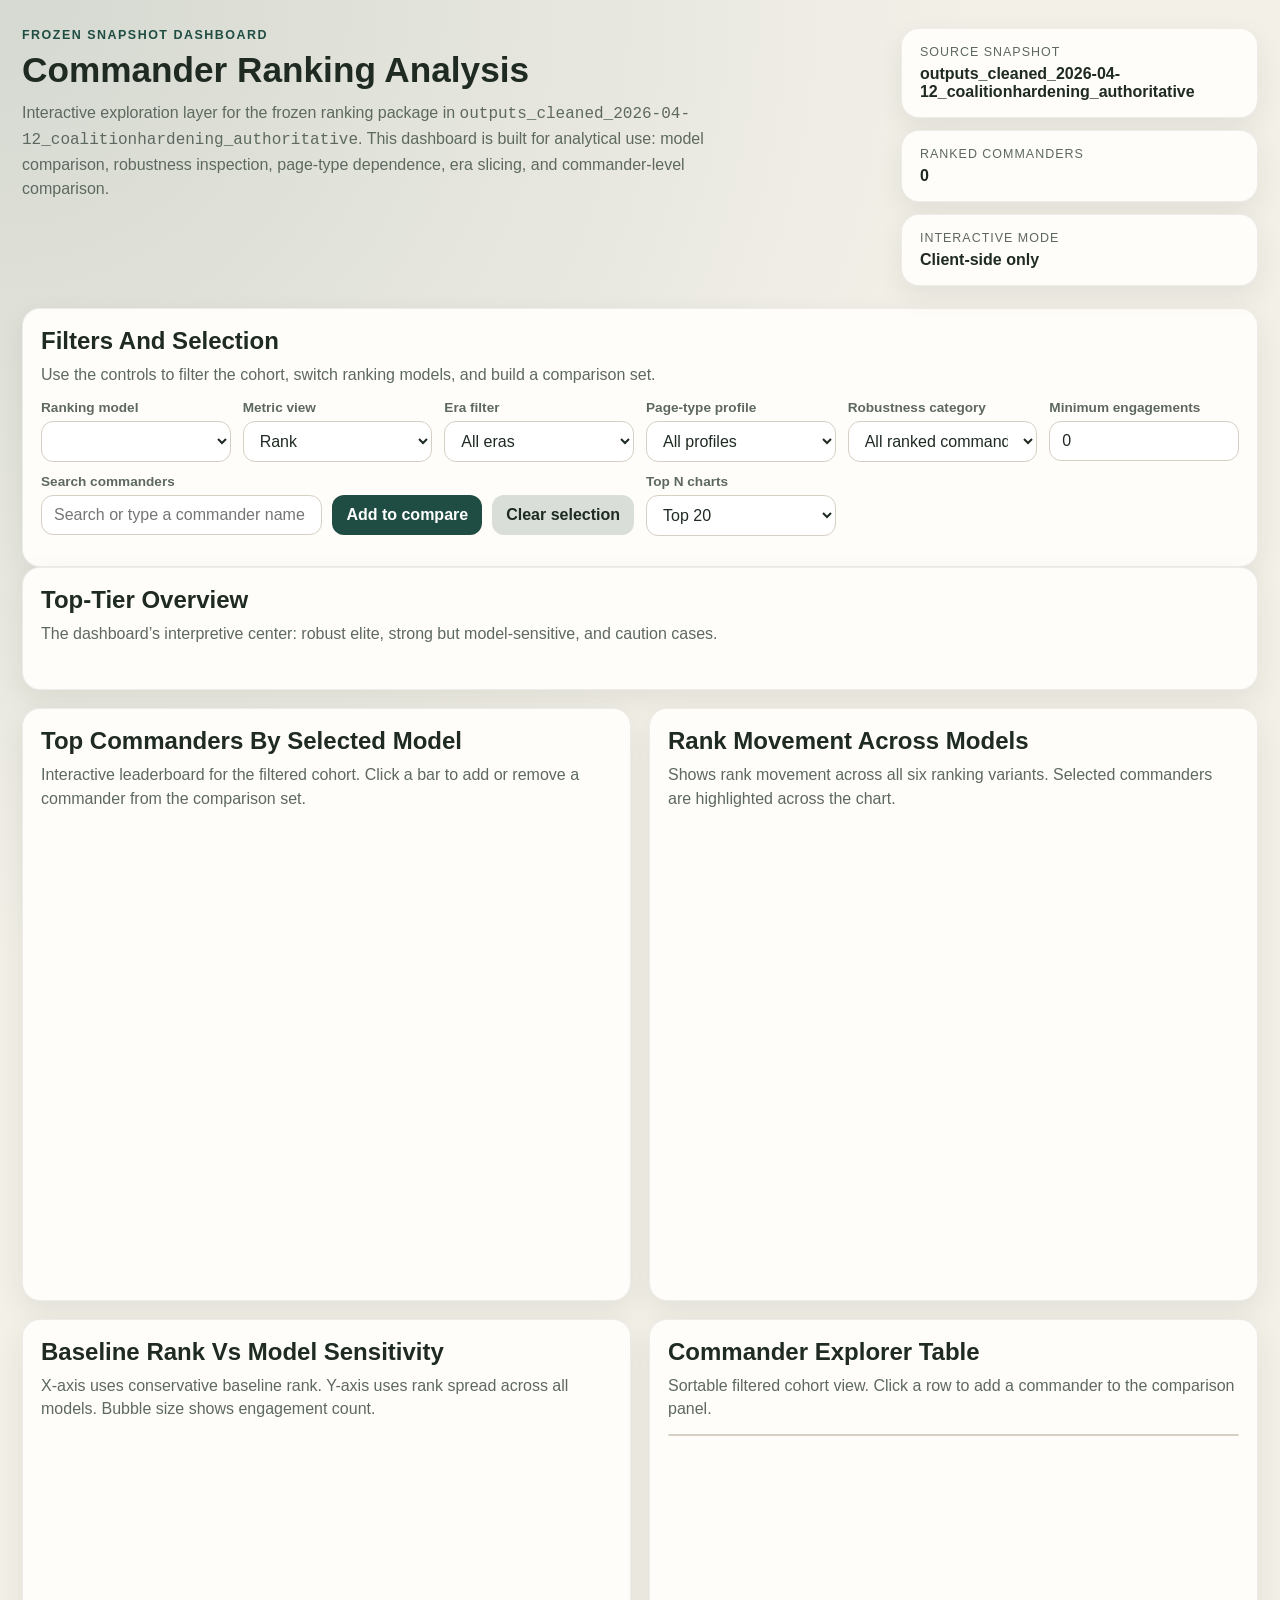
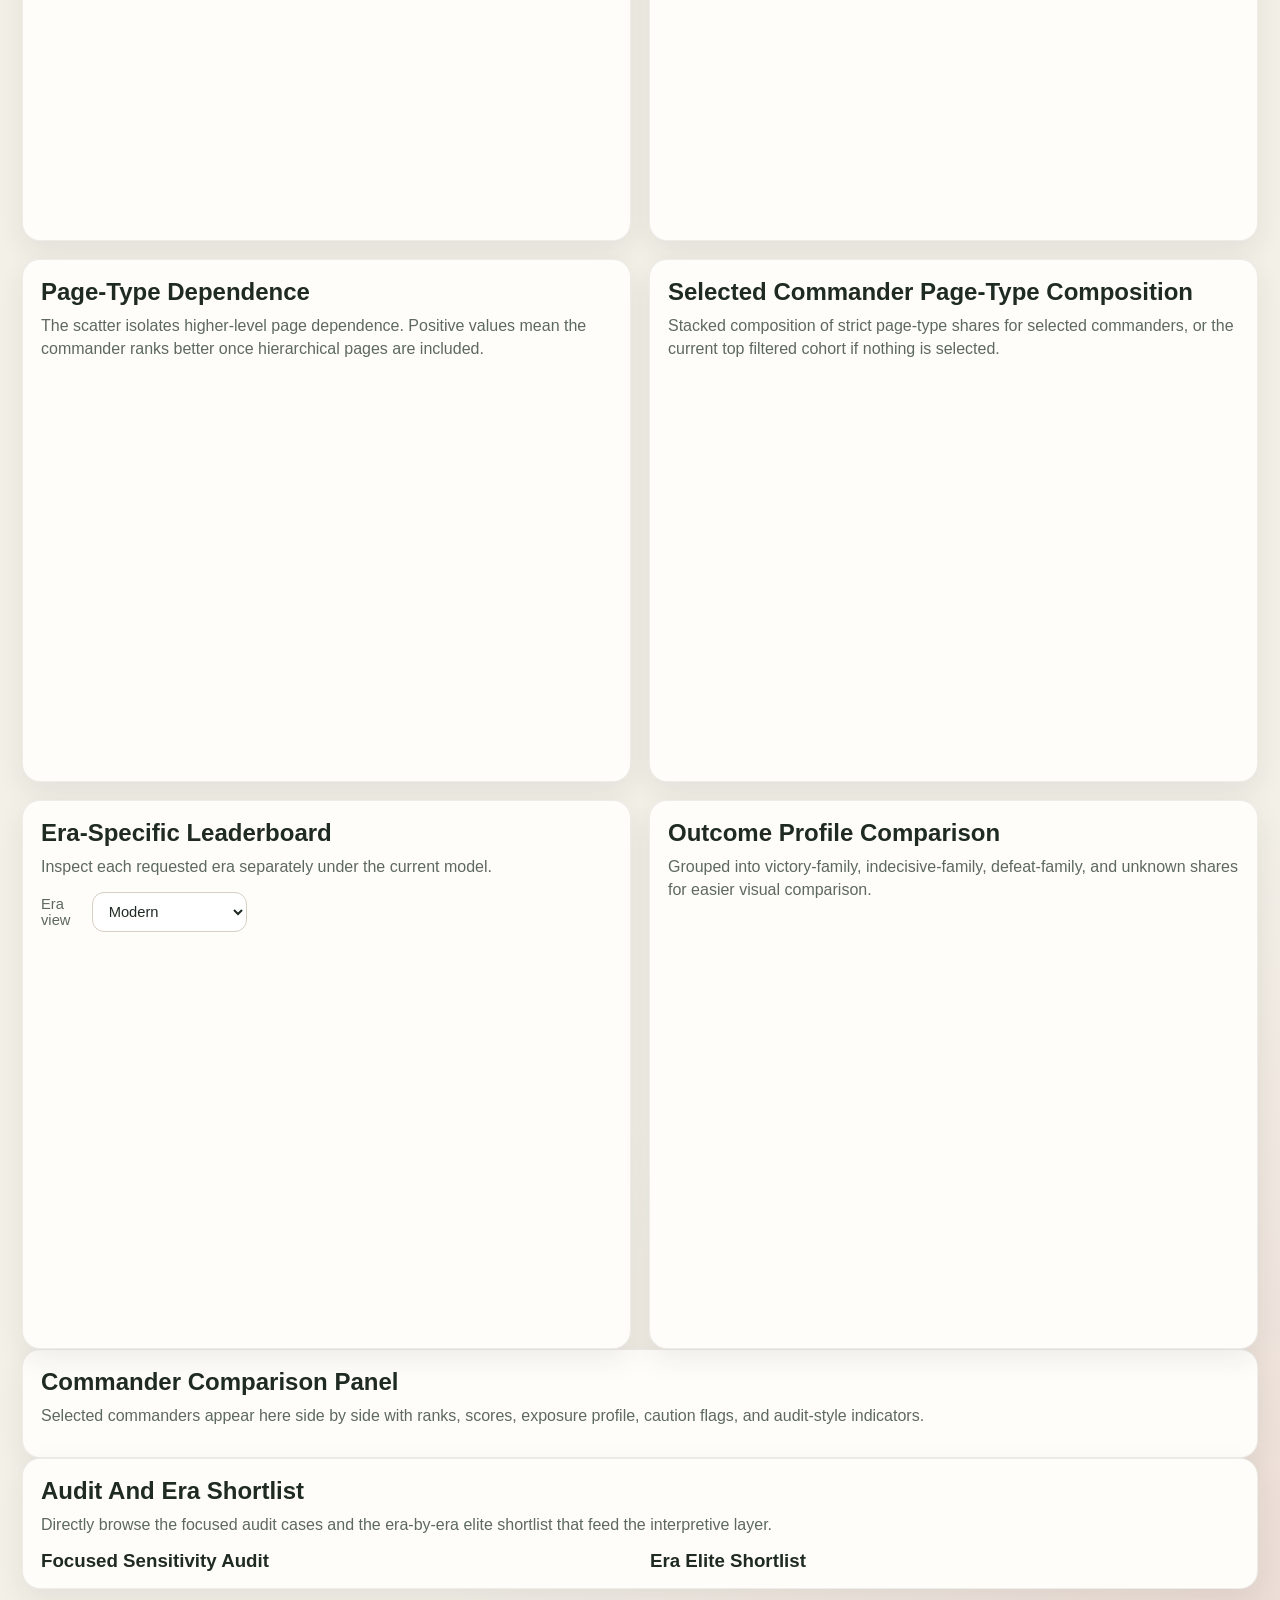
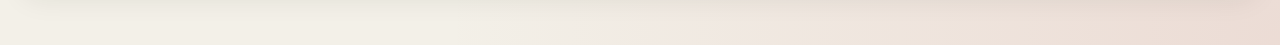
==== docs/index.html @ d0b7faf7 "Publish dashboard and improve repo presentation" ====
<!DOCTYPE html>
<html lang="en">
<head>
  <meta charset="UTF-8">
  <meta name="viewport" content="width=device-width, initial-scale=1.0">
  <title>Commander Ranking Analysis Dashboard</title>
  <link rel="stylesheet" href="./styles.css">
</head>
<body>
  <div class="app-shell">
    <header class="hero">
      <div>
        <p class="eyebrow">Frozen Snapshot Dashboard</p>
        <h1>Commander Ranking Analysis</h1>
        <p class="hero-copy">
          Interactive exploration layer for the frozen ranking package in <code>outputs_cleaned_2026-04-12_coalitionhardening_authoritative</code>.
          This dashboard is built for analytical use: model comparison, robustness inspection, page-type dependence, era slicing, and commander-level comparison.
        </p>
      </div>
      <div class="hero-meta">
        <div class="hero-meta-card">
          <span class="meta-label">Source snapshot</span>
          <strong id="snapshot-label">outputs_cleaned_2026-04-12_coalitionhardening_authoritative</strong>
        </div>
        <div class="hero-meta-card">
          <span class="meta-label">Ranked commanders</span>
          <strong id="commander-count">0</strong>
        </div>
        <div class="hero-meta-card">
          <span class="meta-label">Interactive mode</span>
          <strong>Client-side only</strong>
        </div>
      </div>
    </header>

    <section class="panel controls-panel">
      <div class="panel-header">
        <h2>Filters And Selection</h2>
        <p>Use the controls to filter the cohort, switch ranking models, and build a comparison set.</p>
      </div>
      <div class="controls-grid">
        <label class="control">
          <span>Ranking model</span>
          <select id="model-select"></select>
        </label>
        <label class="control">
          <span>Metric view</span>
          <select id="metric-select">
            <option value="rank">Rank</option>
            <option value="score">Normalized score</option>
          </select>
        </label>
        <label class="control">
          <span>Era filter</span>
          <select id="era-filter">
            <option value="all">All eras</option>
            <option value="ancient">Ancient</option>
            <option value="medieval">Medieval</option>
            <option value="early_modern">Early modern</option>
            <option value="modern">Modern</option>
            <option value="contemporary">Contemporary</option>
          </select>
        </label>
        <label class="control">
          <span>Page-type profile</span>
          <select id="page-type-filter">
            <option value="all">All profiles</option>
            <option value="battle_dominant">Battle dominant</option>
            <option value="mixed_profile">Mixed profile</option>
            <option value="war_campaign_heavy">War/campaign heavy</option>
            <option value="operation_heavy">Operation heavy</option>
          </select>
        </label>
        <label class="control">
          <span>Robustness category</span>
          <select id="robustness-filter">
            <option value="all">All ranked commanders</option>
            <option value="robust_elite">Robust elite</option>
            <option value="strong_but_model_sensitive">Strong but model-sensitive</option>
            <option value="caution_likely_artifact">Caution / likely artifact</option>
            <option value="other_ranked">Other ranked</option>
          </select>
        </label>
        <label class="control">
          <span>Minimum engagements</span>
          <input id="min-engagements-input" type="number" min="0" step="1" value="0">
        </label>
        <label class="control control-wide">
          <span>Search commanders</span>
          <div class="search-row">
            <input id="search-input" type="text" list="commander-search-list" placeholder="Search or type a commander name">
            <button id="add-commander-button" type="button">Add to compare</button>
            <button id="clear-selection-button" type="button" class="secondary-button">Clear selection</button>
          </div>
          <datalist id="commander-search-list"></datalist>
        </label>
        <label class="control">
          <span>Top N charts</span>
          <select id="top-n-select">
            <option value="10">Top 10</option>
            <option value="15">Top 15</option>
            <option value="20" selected>Top 20</option>
            <option value="25">Top 25</option>
            <option value="50">Top 50</option>
          </select>
        </label>
      </div>
      <div id="selected-commander-chips" class="selected-chips"></div>
    </section>

    <section class="panel overview-panel">
      <div class="panel-header">
        <h2>Top-Tier Overview</h2>
        <p>The dashboard’s interpretive center: robust elite, strong but model-sensitive, and caution cases.</p>
      </div>
      <div id="overview-cards" class="overview-cards"></div>
      <div id="top-tier-columns" class="top-tier-columns"></div>
    </section>

    <section class="dashboard-grid">
      <section class="panel">
        <div class="panel-header">
          <h2>Top Commanders By Selected Model</h2>
          <p>Interactive leaderboard for the filtered cohort. Click a bar to add or remove a commander from the comparison set.</p>
        </div>
        <div id="leaderboard-chart" class="chart large-chart"></div>
      </section>

      <section class="panel">
        <div class="panel-header">
          <h2>Rank Movement Across Models</h2>
          <p>Shows rank movement across all six ranking variants. Selected commanders are highlighted across the chart.</p>
        </div>
        <div id="movement-chart" class="chart large-chart"></div>
      </section>

      <section class="panel">
        <div class="panel-header">
          <h2>Baseline Rank Vs Model Sensitivity</h2>
          <p>X-axis uses conservative baseline rank. Y-axis uses rank spread across all models. Bubble size shows engagement count.</p>
        </div>
        <div id="sensitivity-chart" class="chart medium-chart"></div>
      </section>

      <section class="panel">
        <div class="panel-header">
          <h2>Commander Explorer Table</h2>
          <p>Sortable filtered cohort view. Click a row to add a commander to the comparison panel.</p>
        </div>
        <div class="table-shell">
          <table id="explorer-table">
            <thead></thead>
            <tbody></tbody>
          </table>
        </div>
      </section>

      <section class="panel">
        <div class="panel-header">
          <h2>Page-Type Dependence</h2>
          <p>The scatter isolates higher-level page dependence. Positive values mean the commander ranks better once hierarchical pages are included.</p>
        </div>
        <div id="page-dependence-chart" class="chart medium-chart"></div>
      </section>

      <section class="panel">
        <div class="panel-header">
          <h2>Selected Commander Page-Type Composition</h2>
          <p>Stacked composition of strict page-type shares for selected commanders, or the current top filtered cohort if nothing is selected.</p>
        </div>
        <div id="page-composition-chart" class="chart medium-chart"></div>
      </section>

      <section class="panel">
        <div class="panel-header">
          <h2>Era-Specific Leaderboard</h2>
          <p>Inspect each requested era separately under the current model.</p>
        </div>
        <div class="inline-controls">
          <label>
            <span>Era view</span>
            <select id="era-view-select">
              <option value="ancient">Ancient</option>
              <option value="medieval">Medieval</option>
              <option value="early_modern">Early modern</option>
              <option value="modern" selected>Modern</option>
              <option value="contemporary">Contemporary</option>
            </select>
          </label>
        </div>
        <div id="era-chart" class="chart medium-chart"></div>
      </section>

      <section class="panel">
        <div class="panel-header">
          <h2>Outcome Profile Comparison</h2>
          <p>Grouped into victory-family, indecisive-family, defeat-family, and unknown shares for easier visual comparison.</p>
        </div>
        <div id="outcome-chart" class="chart medium-chart"></div>
      </section>
    </section>

    <section class="panel">
      <div class="panel-header">
        <h2>Commander Comparison Panel</h2>
        <p>Selected commanders appear here side by side with ranks, scores, exposure profile, caution flags, and audit-style indicators.</p>
      </div>
      <div id="comparison-cards" class="comparison-cards"></div>
    </section>

    <section class="panel footer-panel">
      <div class="panel-header">
        <h2>Audit And Era Shortlist</h2>
        <p>Directly browse the focused audit cases and the era-by-era elite shortlist that feed the interpretive layer.</p>
      </div>
      <div class="footer-grid">
        <div>
          <h3>Focused Sensitivity Audit</h3>
          <ul id="audit-list" class="plain-list"></ul>
        </div>
        <div>
          <h3>Era Elite Shortlist</h3>
          <ul id="era-shortlist-list" class="plain-list"></ul>
        </div>
      </div>
    </section>
  </div>

  <script src="./plotly.min.js"></script>
  <script src="./dashboard_data.js"></script>
  <script src="./app.js"></script>
</body>
</html>
---- docs/styles.css ----
:root {
  --bg: #f3f0e8;
  --panel: #fffdfa;
  --panel-strong: #f7f4eb;
  --text: #1e2a22;
  --muted: #5d695f;
  --line: #d6d0c4;
  --accent: #204d43;
  --accent-soft: #d8ece5;
  --robust: #227c5d;
  --strong: #c77d22;
  --caution: #b74a4a;
  --other: #6f7a72;
  --battle: #2f6db3;
  --operation: #5b8c5a;
  --campaign: #b27c2f;
  --war: #894d9c;
  --victory: #2e8f63;
  --indecisive: #b88b2b;
  --defeat: #b74646;
  --unknown: #7b8480;
  --shadow: 0 10px 28px rgba(26, 32, 28, 0.08);
  --radius: 18px;
  --mono: "IBM Plex Mono", "SFMono-Regular", Consolas, monospace;
  --sans: "Segoe UI", "Aptos", "Helvetica Neue", Arial, sans-serif;
}

* {
  box-sizing: border-box;
}

body {
  margin: 0;
  background:
    radial-gradient(circle at top left, rgba(32, 77, 67, 0.14), transparent 28%),
    radial-gradient(circle at bottom right, rgba(183, 74, 74, 0.12), transparent 24%),
    var(--bg);
  color: var(--text);
  font-family: var(--sans);
}

.app-shell {
  max-width: 1640px;
  margin: 0 auto;
  padding: 28px 22px 56px;
}

.hero {
  display: grid;
  grid-template-columns: 2.4fr 1fr;
  gap: 22px;
  align-items: stretch;
  margin-bottom: 22px;
}

.eyebrow {
  margin: 0 0 10px;
  text-transform: uppercase;
  letter-spacing: 0.12em;
  font-size: 0.78rem;
  color: var(--accent);
  font-weight: 700;
}

h1, h2, h3 {
  margin: 0;
}

h1 {
  font-size: 2.2rem;
  line-height: 1.05;
  margin-bottom: 12px;
}

.hero-copy {
  margin: 0;
  max-width: 78ch;
  color: var(--muted);
  line-height: 1.55;
}

.hero-meta {
  display: grid;
  grid-template-columns: repeat(1, minmax(0, 1fr));
  gap: 12px;
}

.hero-meta-card,
.panel {
  background: var(--panel);
  border: 1px solid rgba(31, 43, 35, 0.08);
  box-shadow: var(--shadow);
  border-radius: var(--radius);
}

.hero-meta-card {
  padding: 16px 18px;
}

.meta-label {
  display: block;
  font-size: 0.78rem;
  text-transform: uppercase;
  letter-spacing: 0.08em;
  color: var(--muted);
  margin-bottom: 6px;
}

.panel {
  padding: 18px 18px 16px;
}

.panel-header {
  margin-bottom: 14px;
}

.panel-header p {
  margin: 8px 0 0;
  color: var(--muted);
  line-height: 1.45;
}

.controls-grid {
  display: grid;
  grid-template-columns: repeat(6, minmax(0, 1fr));
  gap: 12px;
}

.control {
  display: flex;
  flex-direction: column;
  gap: 6px;
}

.control-wide {
  grid-column: span 3;
}

.control span {
  font-size: 0.85rem;
  color: var(--muted);
  font-weight: 600;
}

input,
select,
button {
  font: inherit;
}

input,
select {
  width: 100%;
  border: 1px solid var(--line);
  border-radius: 12px;
  background: #fff;
  padding: 10px 12px;
  color: var(--text);
}

button {
  border: none;
  border-radius: 12px;
  background: var(--accent);
  color: white;
  padding: 10px 14px;
  cursor: pointer;
  font-weight: 700;
}

button.secondary-button {
  background: #d9ded9;
  color: var(--text);
}

button:hover {
  opacity: 0.92;
}

.search-row {
  display: grid;
  grid-template-columns: minmax(0, 1fr) auto auto;
  gap: 10px;
}

.selected-chips {
  display: flex;
  flex-wrap: wrap;
  gap: 8px;
  margin-top: 14px;
}

.chip {
  display: inline-flex;
  align-items: center;
  gap: 8px;
  border-radius: 999px;
  background: var(--panel-strong);
  border: 1px solid var(--line);
  padding: 7px 12px;
  font-size: 0.9rem;
}

.chip button {
  padding: 0;
  background: transparent;
  color: var(--muted);
  font-size: 1rem;
}

.overview-cards {
  display: grid;
  grid-template-columns: repeat(4, minmax(0, 1fr));
  gap: 12px;
  margin-bottom: 14px;
}

.metric-card {
  background: var(--panel-strong);
  border: 1px solid var(--line);
  border-radius: 16px;
  padding: 14px 16px;
}

.metric-card .metric-label {
  font-size: 0.78rem;
  text-transform: uppercase;
  letter-spacing: 0.08em;
  color: var(--muted);
}

.metric-card .metric-value {
  display: block;
  margin-top: 6px;
  font-size: 1.65rem;
  font-weight: 800;
}

.metric-card .metric-detail {
  margin-top: 4px;
  color: var(--muted);
  font-size: 0.92rem;
}

.top-tier-columns {
  display: grid;
  grid-template-columns: repeat(3, minmax(0, 1fr));
  gap: 12px;
}

.tier-column {
  border: 1px solid var(--line);
  background: var(--panel-strong);
  border-radius: 16px;
  padding: 14px 16px;
}

.tier-column.robust {
  border-top: 4px solid var(--robust);
}

.tier-column.strong {
  border-top: 4px solid var(--strong);
}

.tier-column.caution {
  border-top: 4px solid var(--caution);
}

.tier-column h3 {
  margin-bottom: 8px;
}

.tier-column p {
  margin: 0 0 10px;
  color: var(--muted);
  line-height: 1.45;
}

.tier-list {
  display: flex;
  flex-wrap: wrap;
  gap: 8px;
}

.tier-pill {
  display: inline-flex;
  align-items: center;
  border-radius: 999px;
  padding: 6px 10px;
  font-size: 0.86rem;
  background: white;
  border: 1px solid var(--line);
  cursor: pointer;
}

.dashboard-grid {
  display: grid;
  grid-template-columns: repeat(2, minmax(0, 1fr));
  gap: 18px;
  margin-top: 18px;
}

.chart {
  min-height: 360px;
}

.large-chart {
  min-height: 460px;
}

.medium-chart {
  min-height: 390px;
}

.inline-controls {
  margin-bottom: 10px;
}

.inline-controls label {
  display: inline-flex;
  align-items: center;
  gap: 10px;
  font-size: 0.92rem;
  color: var(--muted);
}

.comparison-cards {
  display: grid;
  grid-template-columns: repeat(auto-fit, minmax(280px, 1fr));
  gap: 14px;
}

.comparison-card {
  border: 1px solid var(--line);
  border-radius: 16px;
  background: var(--panel-strong);
  padding: 14px 16px;
}

.comparison-card h3 {
  margin-bottom: 4px;
}

.comparison-meta {
  font-size: 0.9rem;
  color: var(--muted);
  margin-bottom: 12px;
}

.comparison-grid {
  display: grid;
  grid-template-columns: repeat(2, minmax(0, 1fr));
  gap: 8px 10px;
  margin-bottom: 12px;
}

.comparison-grid div {
  background: white;
  border: 1px solid var(--line);
  border-radius: 12px;
  padding: 8px 10px;
}

.comparison-grid span {
  display: block;
  font-size: 0.74rem;
  color: var(--muted);
  text-transform: uppercase;
  letter-spacing: 0.06em;
}

.comparison-grid strong {
  display: block;
  margin-top: 3px;
}

.model-rank-list {
  width: 100%;
  border-collapse: collapse;
  margin-top: 10px;
}

.model-rank-list td,
.model-rank-list th {
  padding: 6px 4px;
  border-bottom: 1px solid rgba(0, 0, 0, 0.06);
  text-align: left;
}

.model-rank-list td:last-child,
.model-rank-list th:last-child {
  text-align: right;
}

.flag-list {
  display: flex;
  flex-wrap: wrap;
  gap: 6px;
  margin-top: 10px;
}

.flag {
  border-radius: 999px;
  border: 1px solid var(--line);
  background: white;
  padding: 5px 8px;
  font-size: 0.8rem;
}

.table-shell {
  overflow: auto;
  max-height: 460px;
  border: 1px solid var(--line);
  border-radius: 14px;
}

table {
  width: 100%;
  border-collapse: collapse;
}

thead {
  position: sticky;
  top: 0;
  background: #f8f4ed;
  z-index: 1;
}

th,
td {
  padding: 10px 12px;
  border-bottom: 1px solid rgba(0, 0, 0, 0.05);
  text-align: left;
  font-size: 0.92rem;
}

tbody tr {
  cursor: pointer;
}

tbody tr:hover {
  background: rgba(32, 77, 67, 0.06);
}

tbody tr.selected-row {
  background: rgba(32, 77, 67, 0.12);
}

.footer-grid {
  display: grid;
  grid-template-columns: repeat(2, minmax(0, 1fr));
  gap: 20px;
}

.plain-list {
  margin: 0;
  padding-left: 18px;
}

.plain-list li {
  margin-bottom: 10px;
  line-height: 1.45;
}

code,
.mono {
  font-family: var(--mono);
}

.muted {
  color: var(--muted);
}

@media (max-width: 1240px) {
  .hero,
  .dashboard-grid,
  .footer-grid,
  .top-tier-columns,
  .overview-cards {
    grid-template-columns: 1fr;
  }

  .controls-grid {
    grid-template-columns: repeat(2, minmax(0, 1fr));
  }

  .control-wide {
    grid-column: span 2;
  }
}

@media (max-width: 760px) {
  .app-shell {
    padding: 18px 14px 40px;
  }

  .controls-grid,
  .search-row {
    grid-template-columns: 1fr;
  }

  .control-wide {
    grid-column: span 1;
  }
}
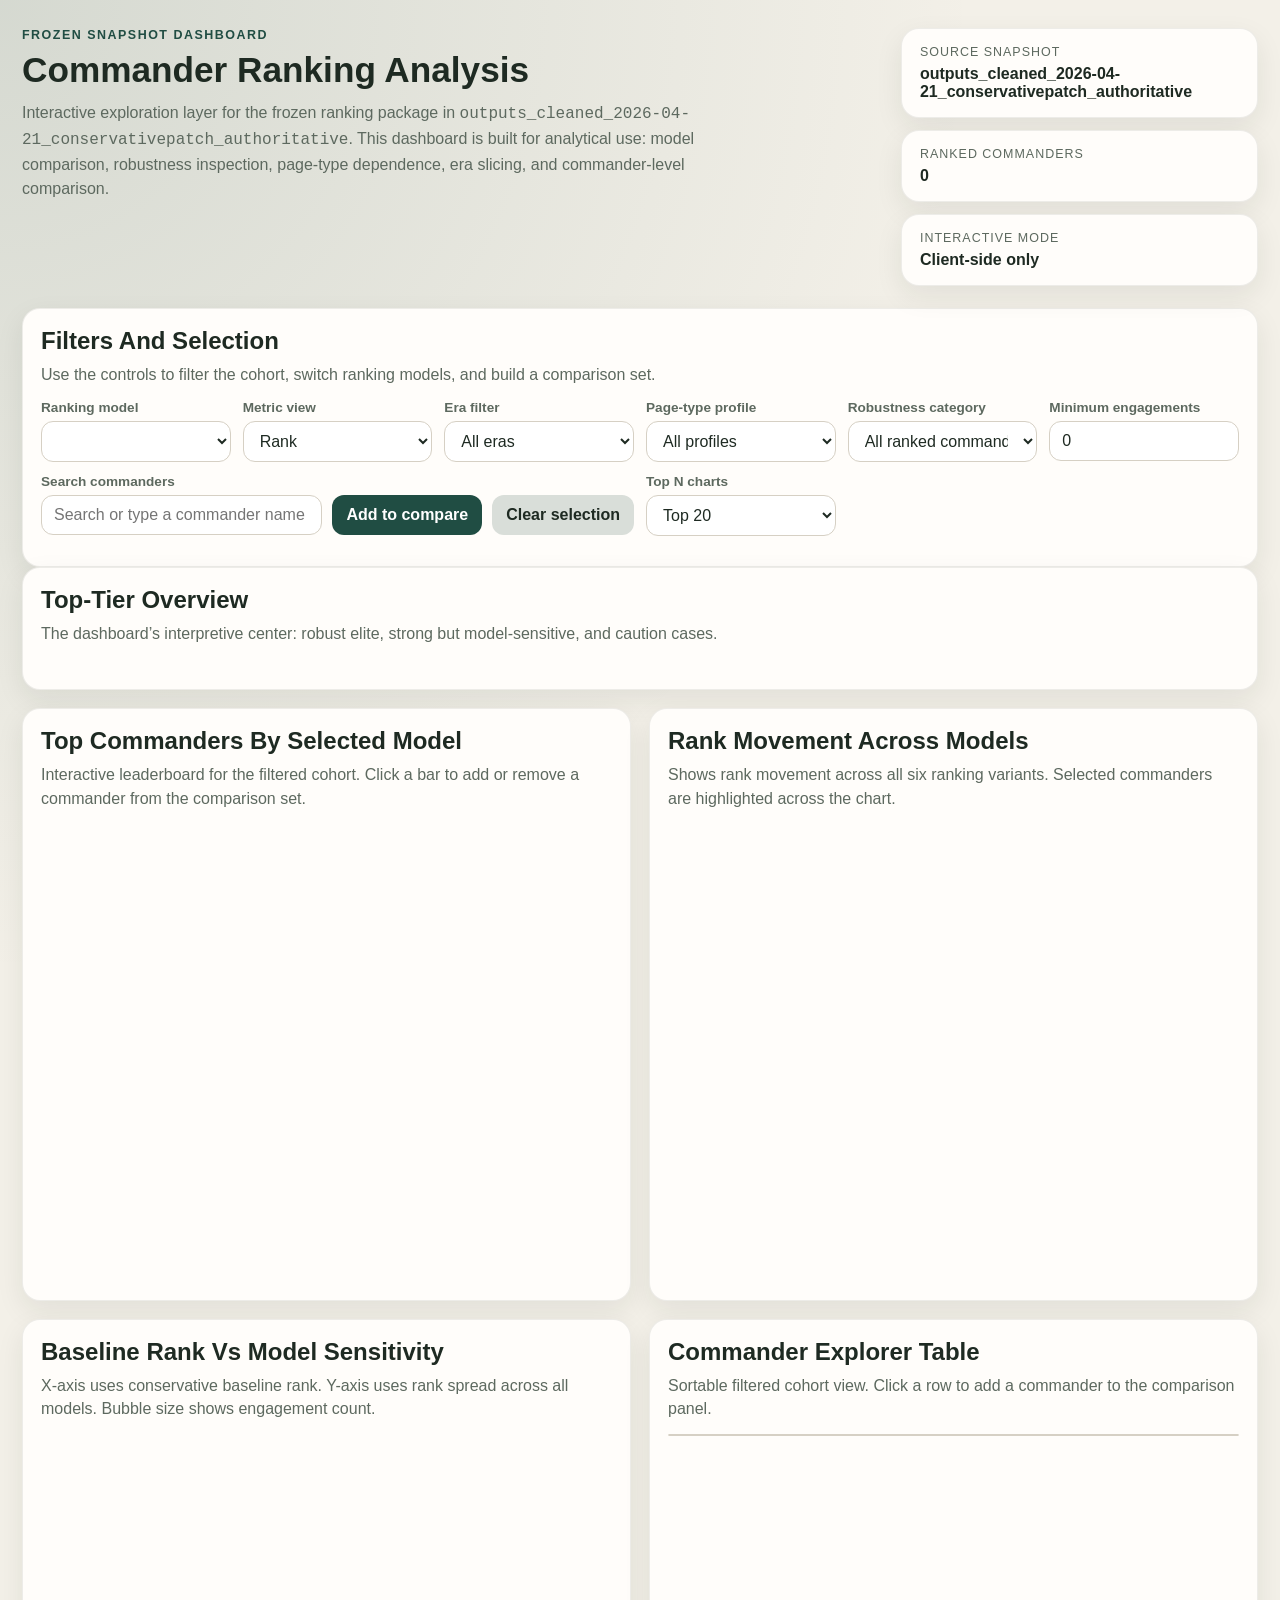
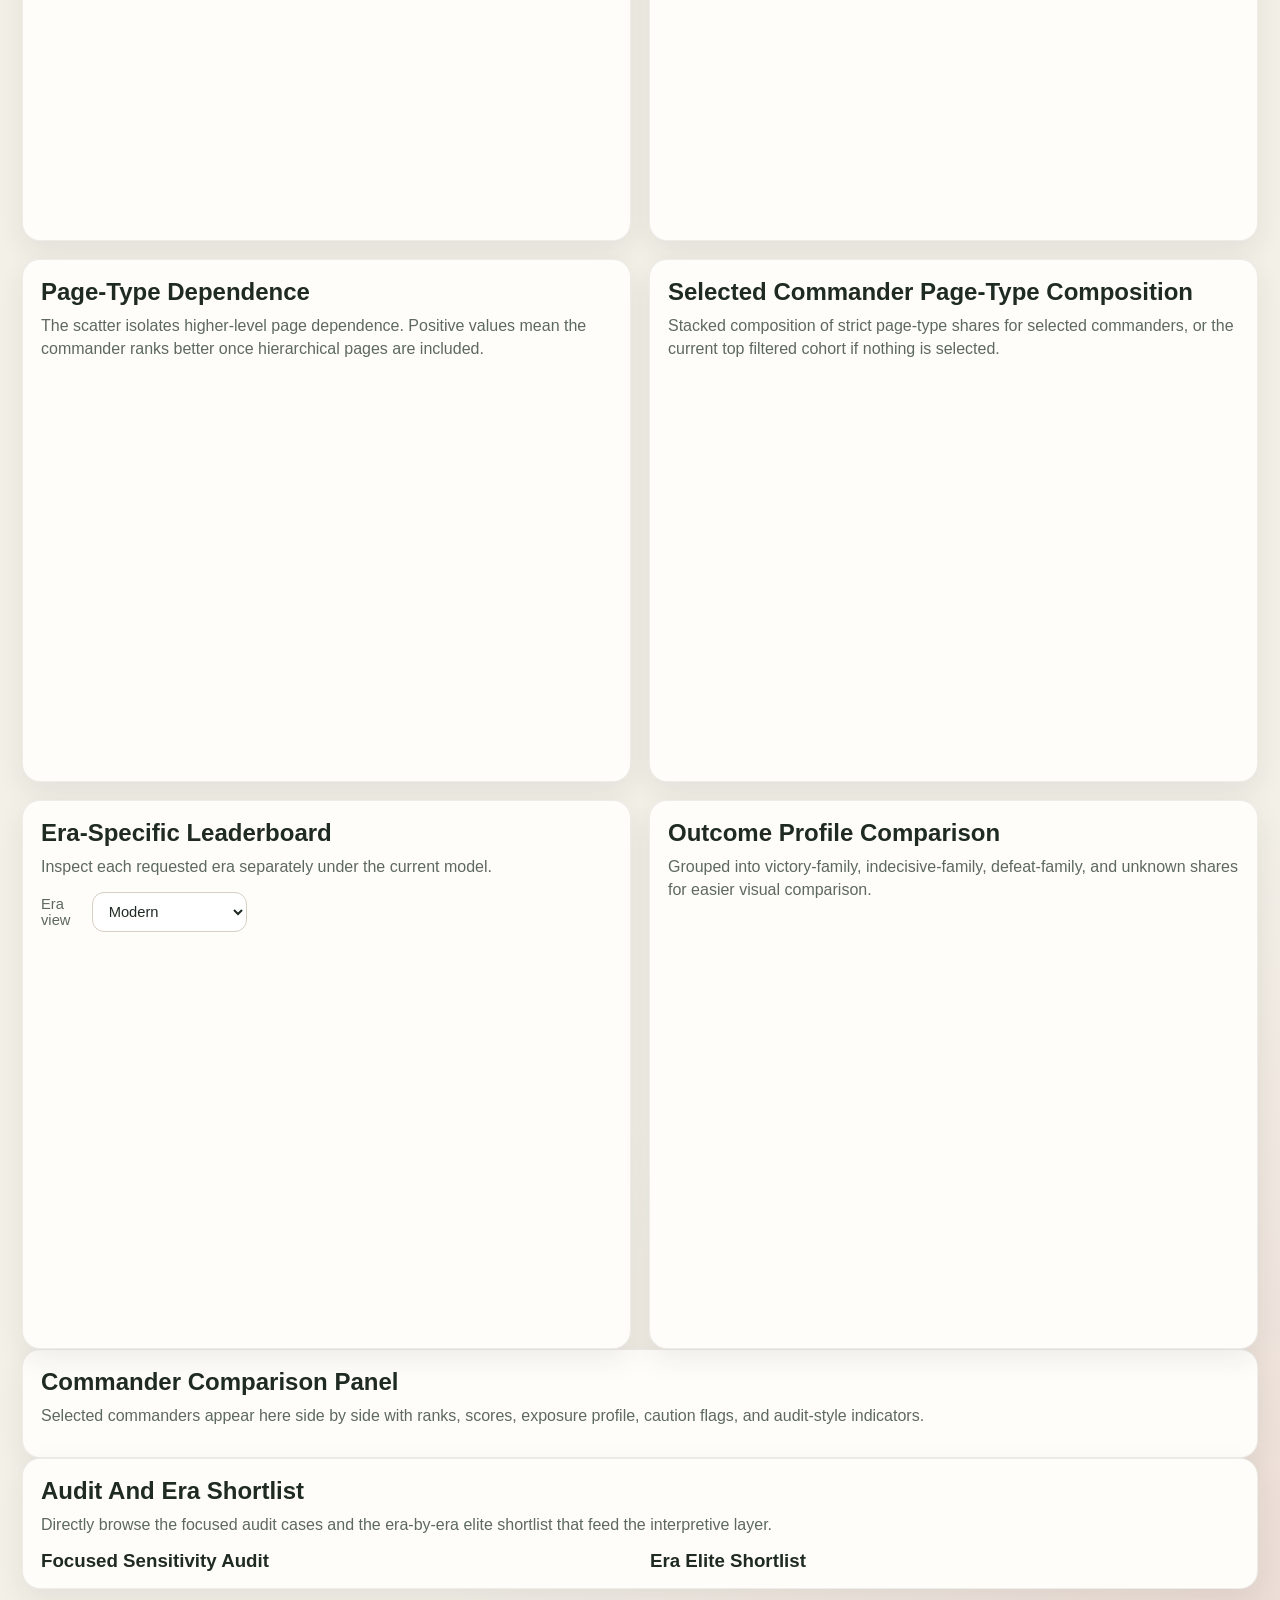
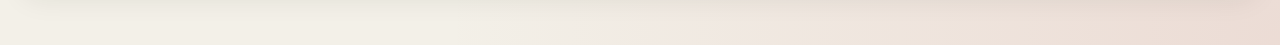
==== commit 7cc53143: "Promote conservative patch snapshot" ====
--- a/docs/index.html
+++ b/docs/index.html
@@ -13,14 +13,14 @@
         <p class="eyebrow">Frozen Snapshot Dashboard</p>
         <h1>Commander Ranking Analysis</h1>
         <p class="hero-copy">
-          Interactive exploration layer for the frozen ranking package in <code>outputs_cleaned_2026-04-12_coalitionhardening_authoritative</code>.
+          Interactive exploration layer for the frozen ranking package in <code>outputs_cleaned_2026-04-21_conservativepatch_authoritative</code>.
           This dashboard is built for analytical use: model comparison, robustness inspection, page-type dependence, era slicing, and commander-level comparison.
         </p>
       </div>
       <div class="hero-meta">
         <div class="hero-meta-card">
           <span class="meta-label">Source snapshot</span>
-          <strong id="snapshot-label">outputs_cleaned_2026-04-12_coalitionhardening_authoritative</strong>
+          <strong id="snapshot-label">outputs_cleaned_2026-04-21_conservativepatch_authoritative</strong>
         </div>
         <div class="hero-meta-card">
           <span class="meta-label">Ranked commanders</span>
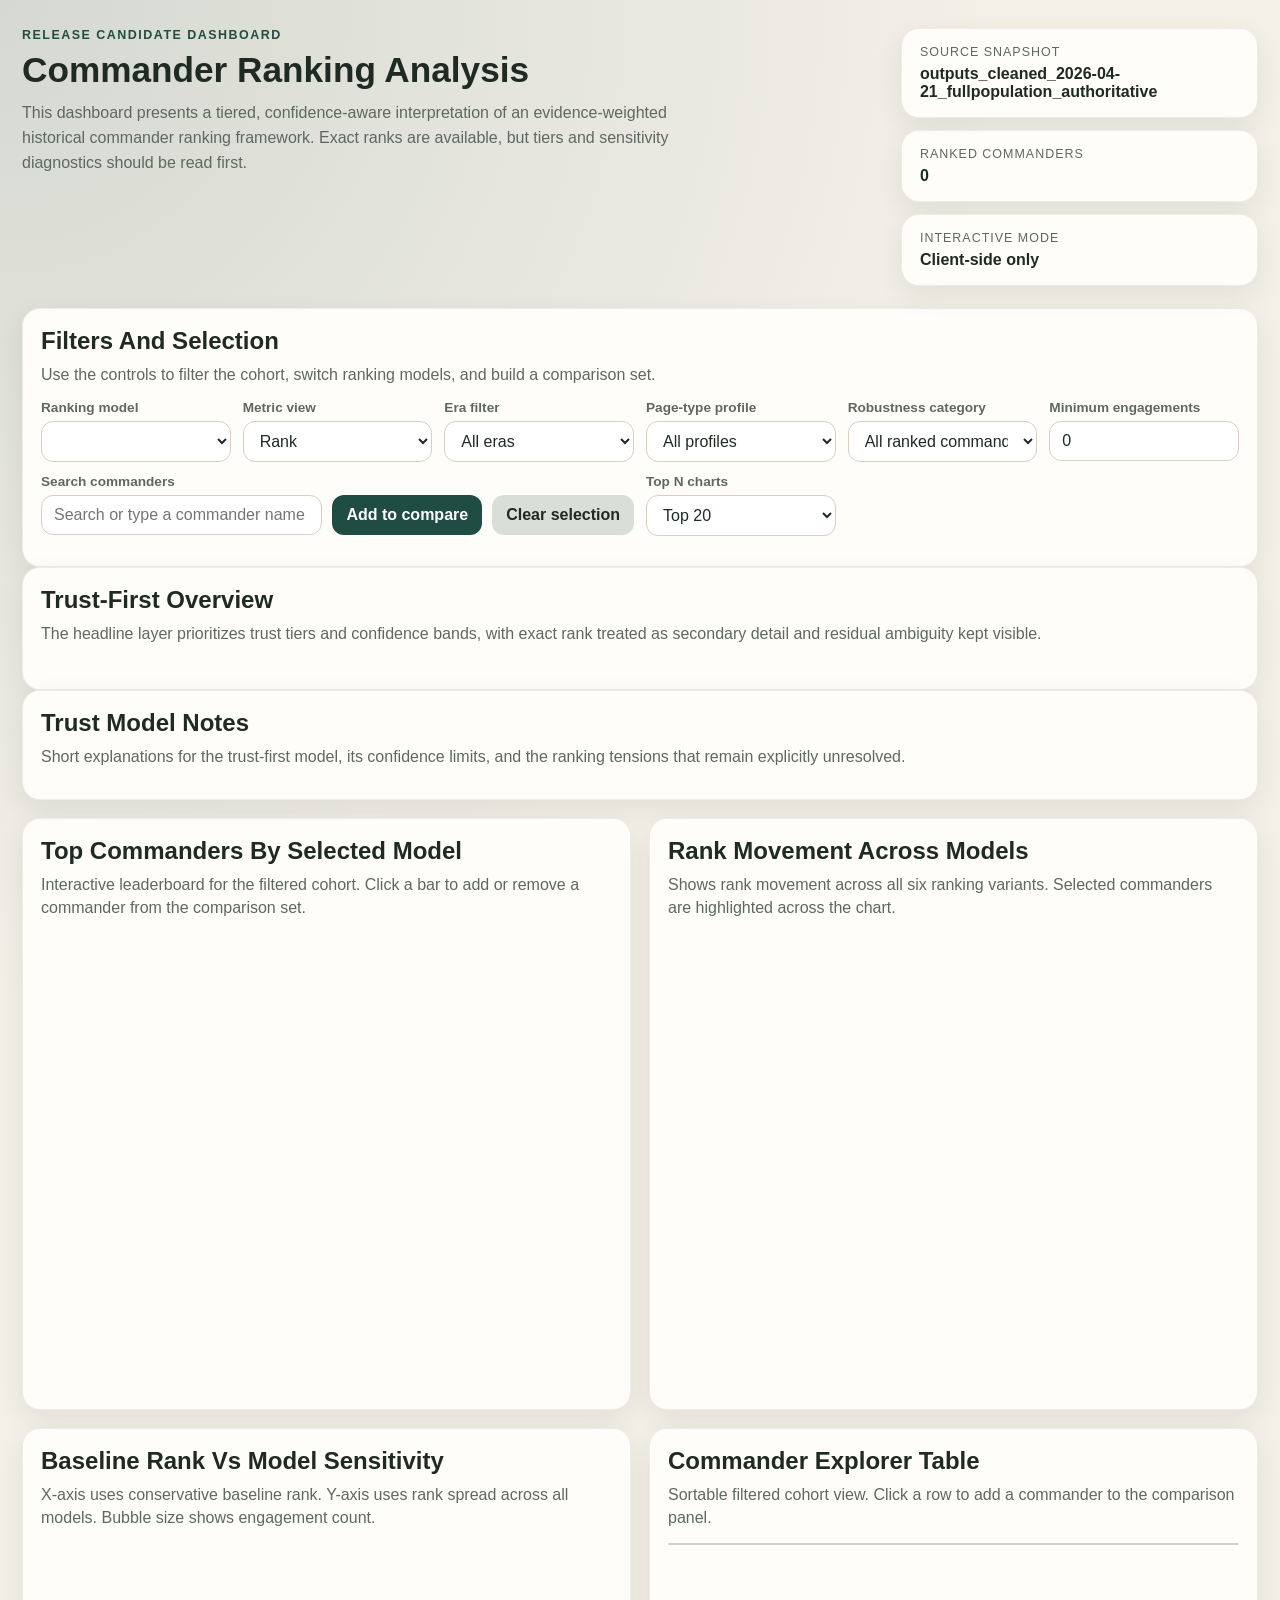
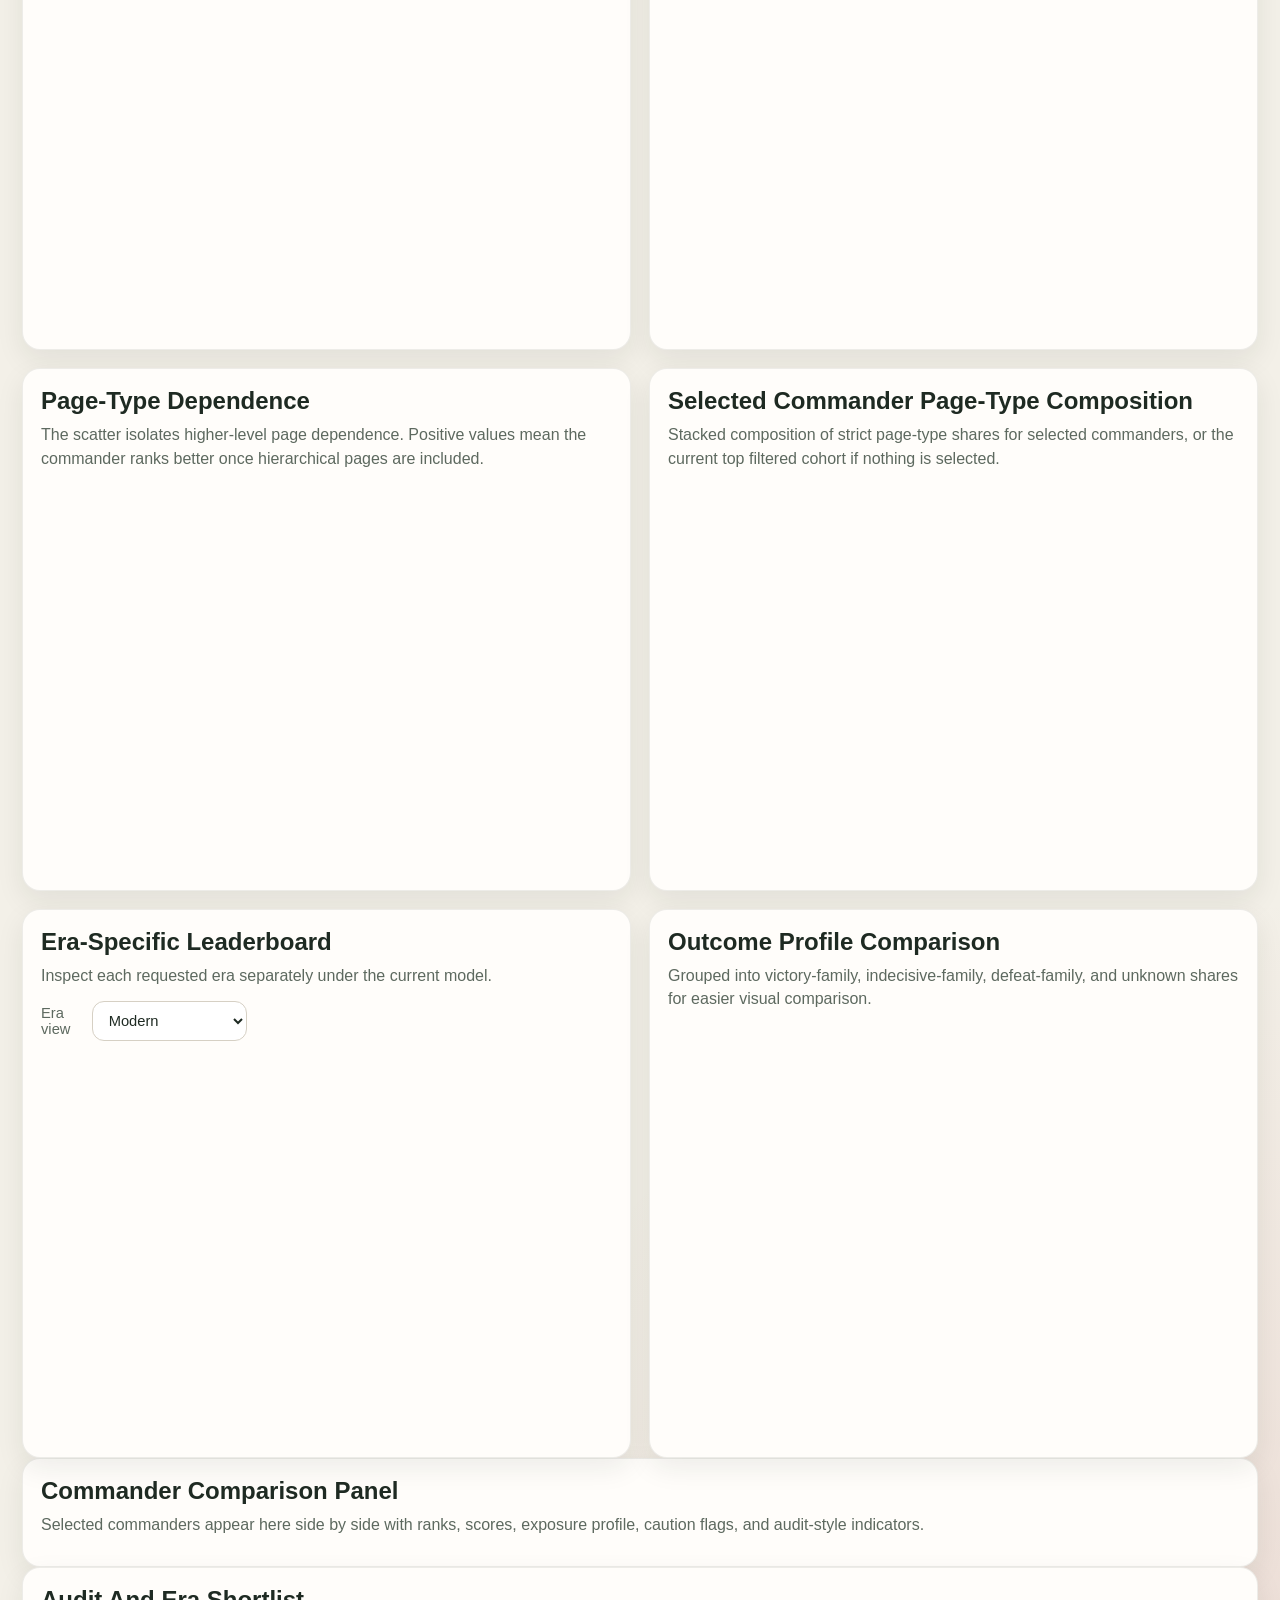
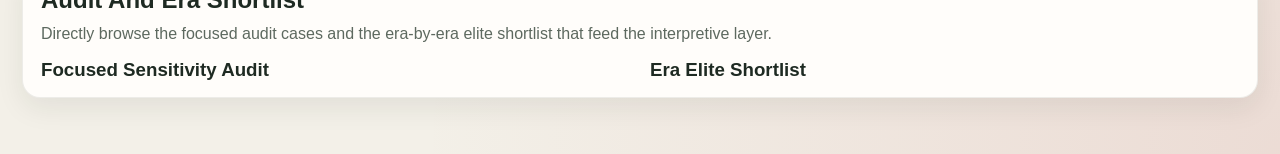
==== commit c1eab96e: "Prepare upgraded tiered release candidate" ====
--- a/docs/index.html
+++ b/docs/index.html
@@ -10,17 +10,17 @@
   <div class="app-shell">
     <header class="hero">
       <div>
-        <p class="eyebrow">Frozen Snapshot Dashboard</p>
+        <p class="eyebrow">Release Candidate Dashboard</p>
         <h1>Commander Ranking Analysis</h1>
         <p class="hero-copy">
-          Interactive exploration layer for the frozen ranking package in <code>outputs_cleaned_2026-04-21_conservativepatch_authoritative</code>.
-          This dashboard is built for analytical use: model comparison, robustness inspection, page-type dependence, era slicing, and commander-level comparison.
+          This dashboard presents a tiered, confidence-aware interpretation of an evidence-weighted historical commander ranking framework.
+          Exact ranks are available, but tiers and sensitivity diagnostics should be read first.
         </p>
       </div>
       <div class="hero-meta">
         <div class="hero-meta-card">
           <span class="meta-label">Source snapshot</span>
-          <strong id="snapshot-label">outputs_cleaned_2026-04-21_conservativepatch_authoritative</strong>
+          <strong id="snapshot-label">outputs_cleaned_2026-04-21_fullpopulation_authoritative</strong>
         </div>
         <div class="hero-meta-card">
           <span class="meta-label">Ranked commanders</span>
@@ -75,9 +75,10 @@
           <span>Robustness category</span>
           <select id="robustness-filter">
             <option value="all">All ranked commanders</option>
-            <option value="robust_elite">Robust elite</option>
-            <option value="strong_but_model_sensitive">Strong but model-sensitive</option>
-            <option value="caution_likely_artifact">Caution / likely artifact</option>
+            <option value="robust_elite_core">Robust elite core</option>
+            <option value="strong_upper_tier">Strong upper tier</option>
+            <option value="high_confidence_upper_band">High-confidence upper band</option>
+            <option value="model_sensitive_band">Model-sensitive band</option>
             <option value="other_ranked">Other ranked</option>
           </select>
         </label>
@@ -110,11 +111,19 @@
 
     <section class="panel overview-panel">
       <div class="panel-header">
-        <h2>Top-Tier Overview</h2>
-        <p>The dashboard’s interpretive center: robust elite, strong but model-sensitive, and caution cases.</p>
+        <h2>Trust-First Overview</h2>
+        <p>The headline layer prioritizes trust tiers and confidence bands, with exact rank treated as secondary detail and residual ambiguity kept visible.</p>
       </div>
       <div id="overview-cards" class="overview-cards"></div>
       <div id="top-tier-columns" class="top-tier-columns"></div>
+    </section>
+
+    <section class="panel">
+      <div class="panel-header">
+        <h2>Trust Model Notes</h2>
+        <p>Short explanations for the trust-first model, its confidence limits, and the ranking tensions that remain explicitly unresolved.</p>
+      </div>
+      <div id="trust-explainer" class="footer-grid"></div>
     </section>
 
     <section class="dashboard-grid">
--- a/docs/styles.css
+++ b/docs/styles.css
@@ -348,6 +348,26 @@
   margin-bottom: 12px;
 }
 
+.tier-line {
+  display: grid;
+  gap: 4px;
+  border-left: 3px solid var(--ink);
+  background: rgba(255, 255, 255, 0.72);
+  border-radius: 10px;
+  padding: 8px 10px;
+  margin-bottom: 12px;
+}
+
+.tier-line span {
+  color: var(--muted);
+  font-size: 0.86rem;
+  line-height: 1.35;
+}
+
+.confidence-line {
+  border-left-color: var(--accent);
+}
+
 .comparison-grid {
   display: grid;
   grid-template-columns: repeat(2, minmax(0, 1fr));
@@ -433,6 +453,17 @@
   border-bottom: 1px solid rgba(0, 0, 0, 0.05);
   text-align: left;
   font-size: 0.92rem;
+}
+
+th[data-sort-key] {
+  cursor: pointer;
+  user-select: none;
+}
+
+th[data-sort-key]:hover,
+th.sorted {
+  color: var(--ink);
+  background: rgba(32, 77, 67, 0.07);
 }
 
 tbody tr {
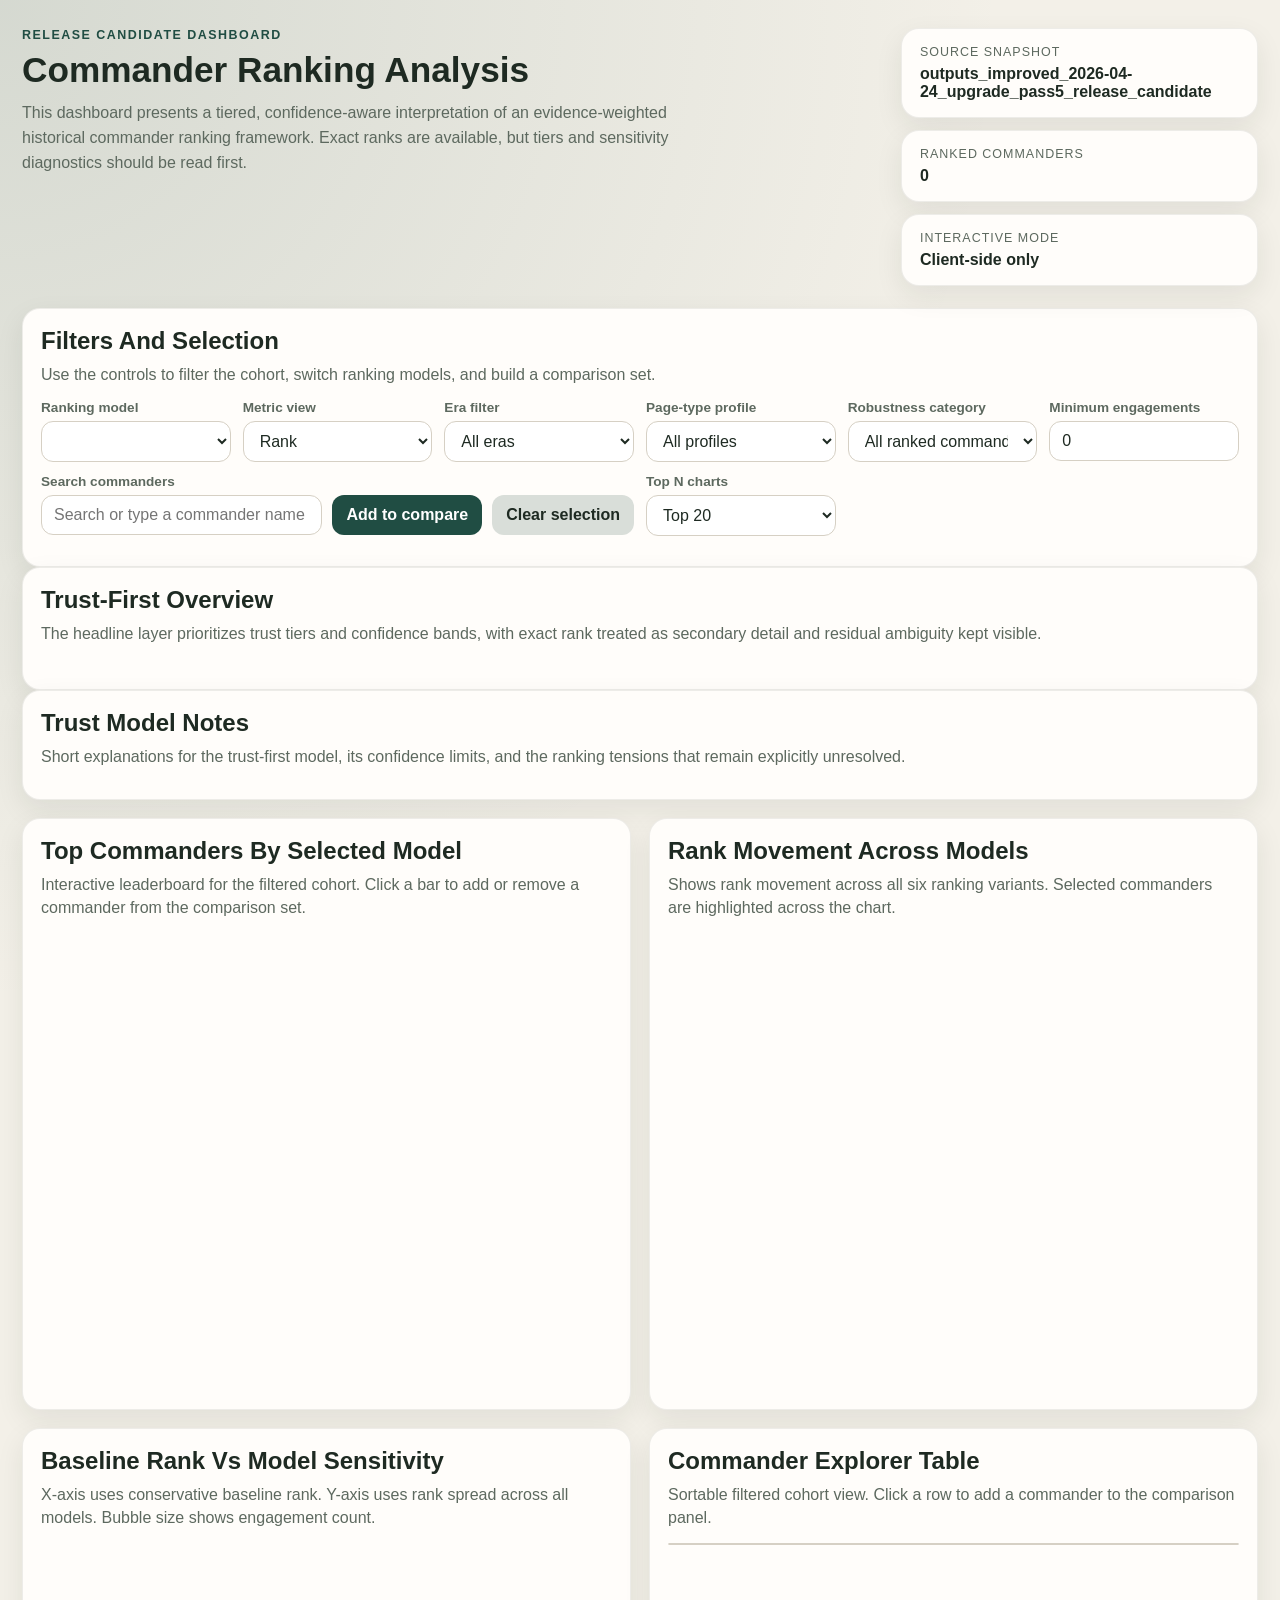
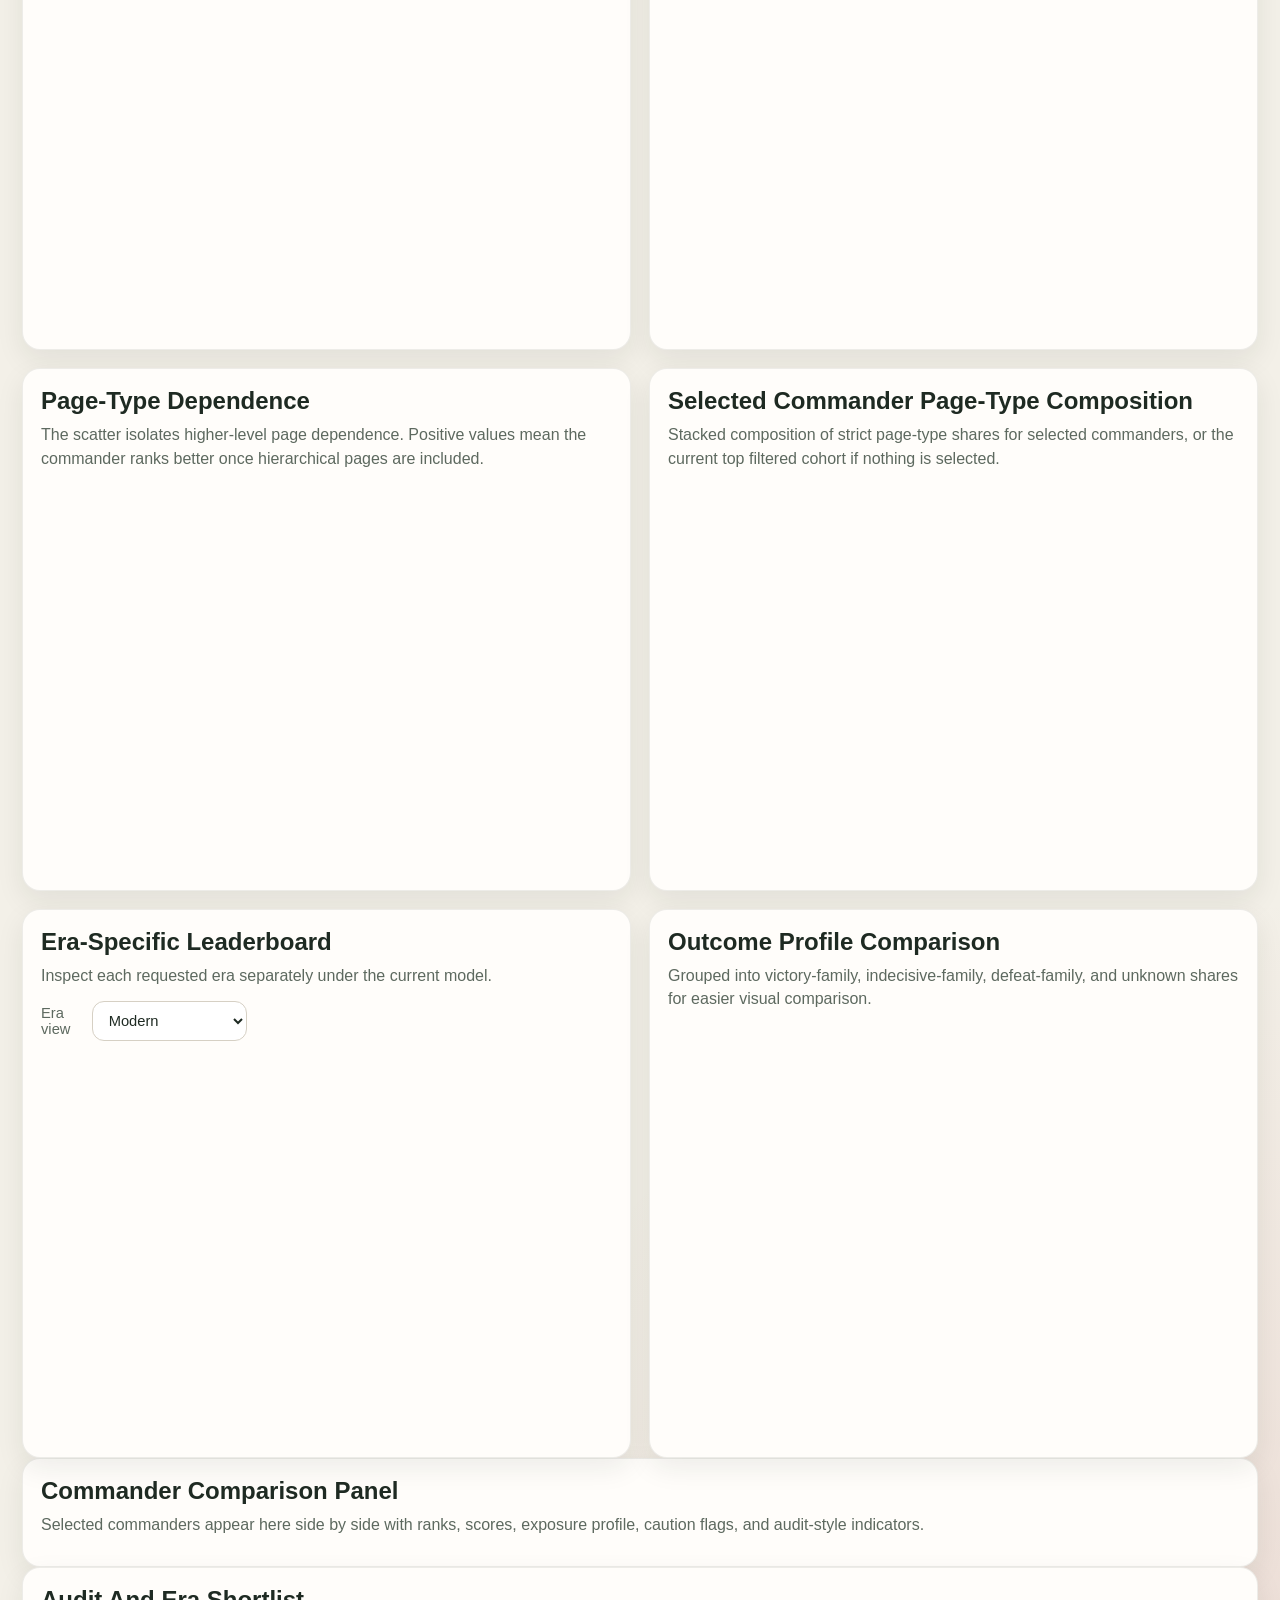
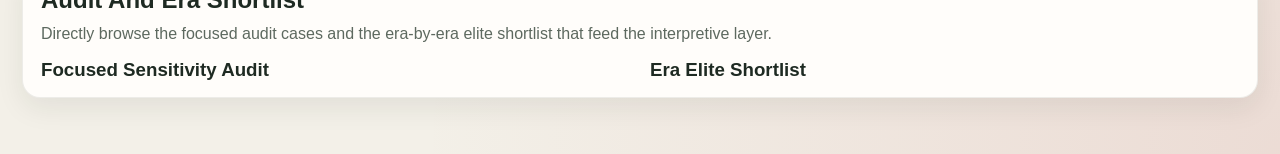
==== commit 06a521e5: "Update public dashboard to release candidate data" ====
--- a/docs/index.html
+++ b/docs/index.html
@@ -20,7 +20,7 @@
       <div class="hero-meta">
         <div class="hero-meta-card">
           <span class="meta-label">Source snapshot</span>
-          <strong id="snapshot-label">outputs_cleaned_2026-04-21_fullpopulation_authoritative</strong>
+          <strong id="snapshot-label">outputs_improved_2026-04-24_upgrade_pass5_release_candidate</strong>
         </div>
         <div class="hero-meta-card">
           <span class="meta-label">Ranked commanders</span>
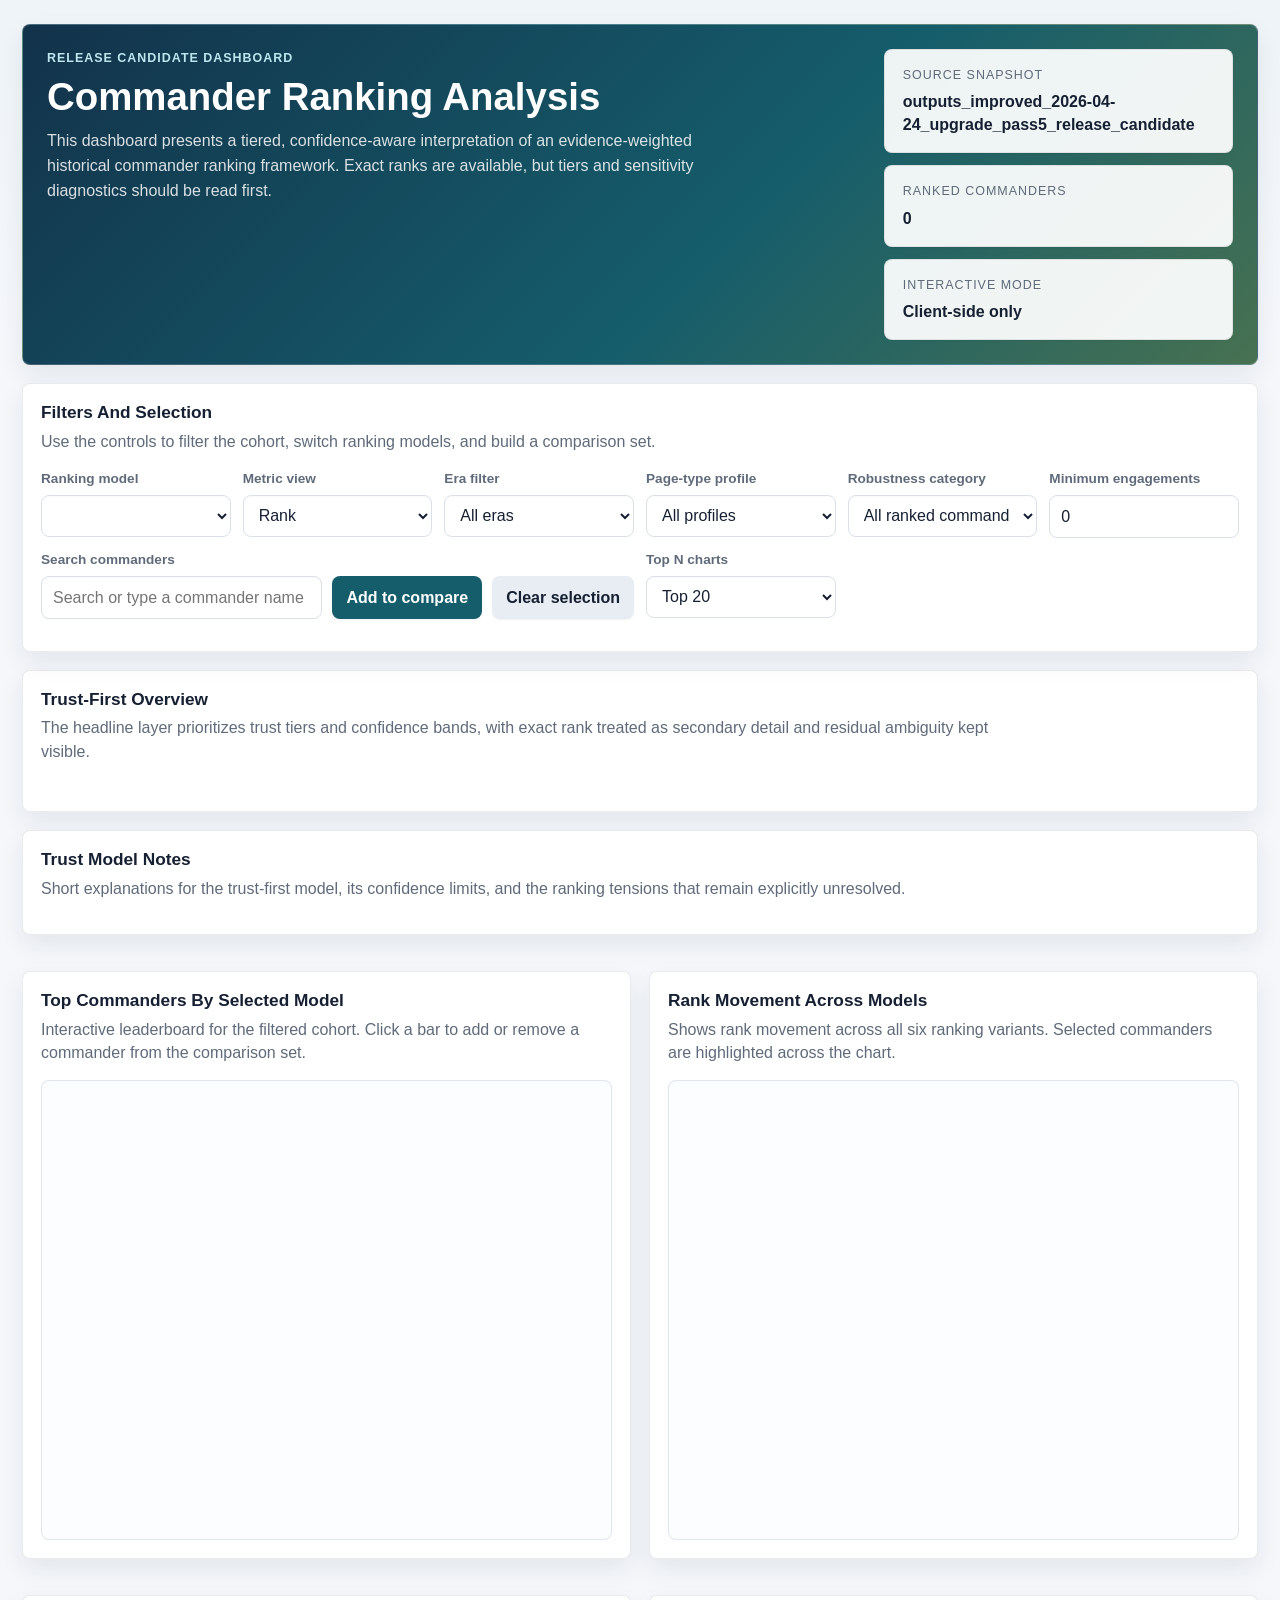
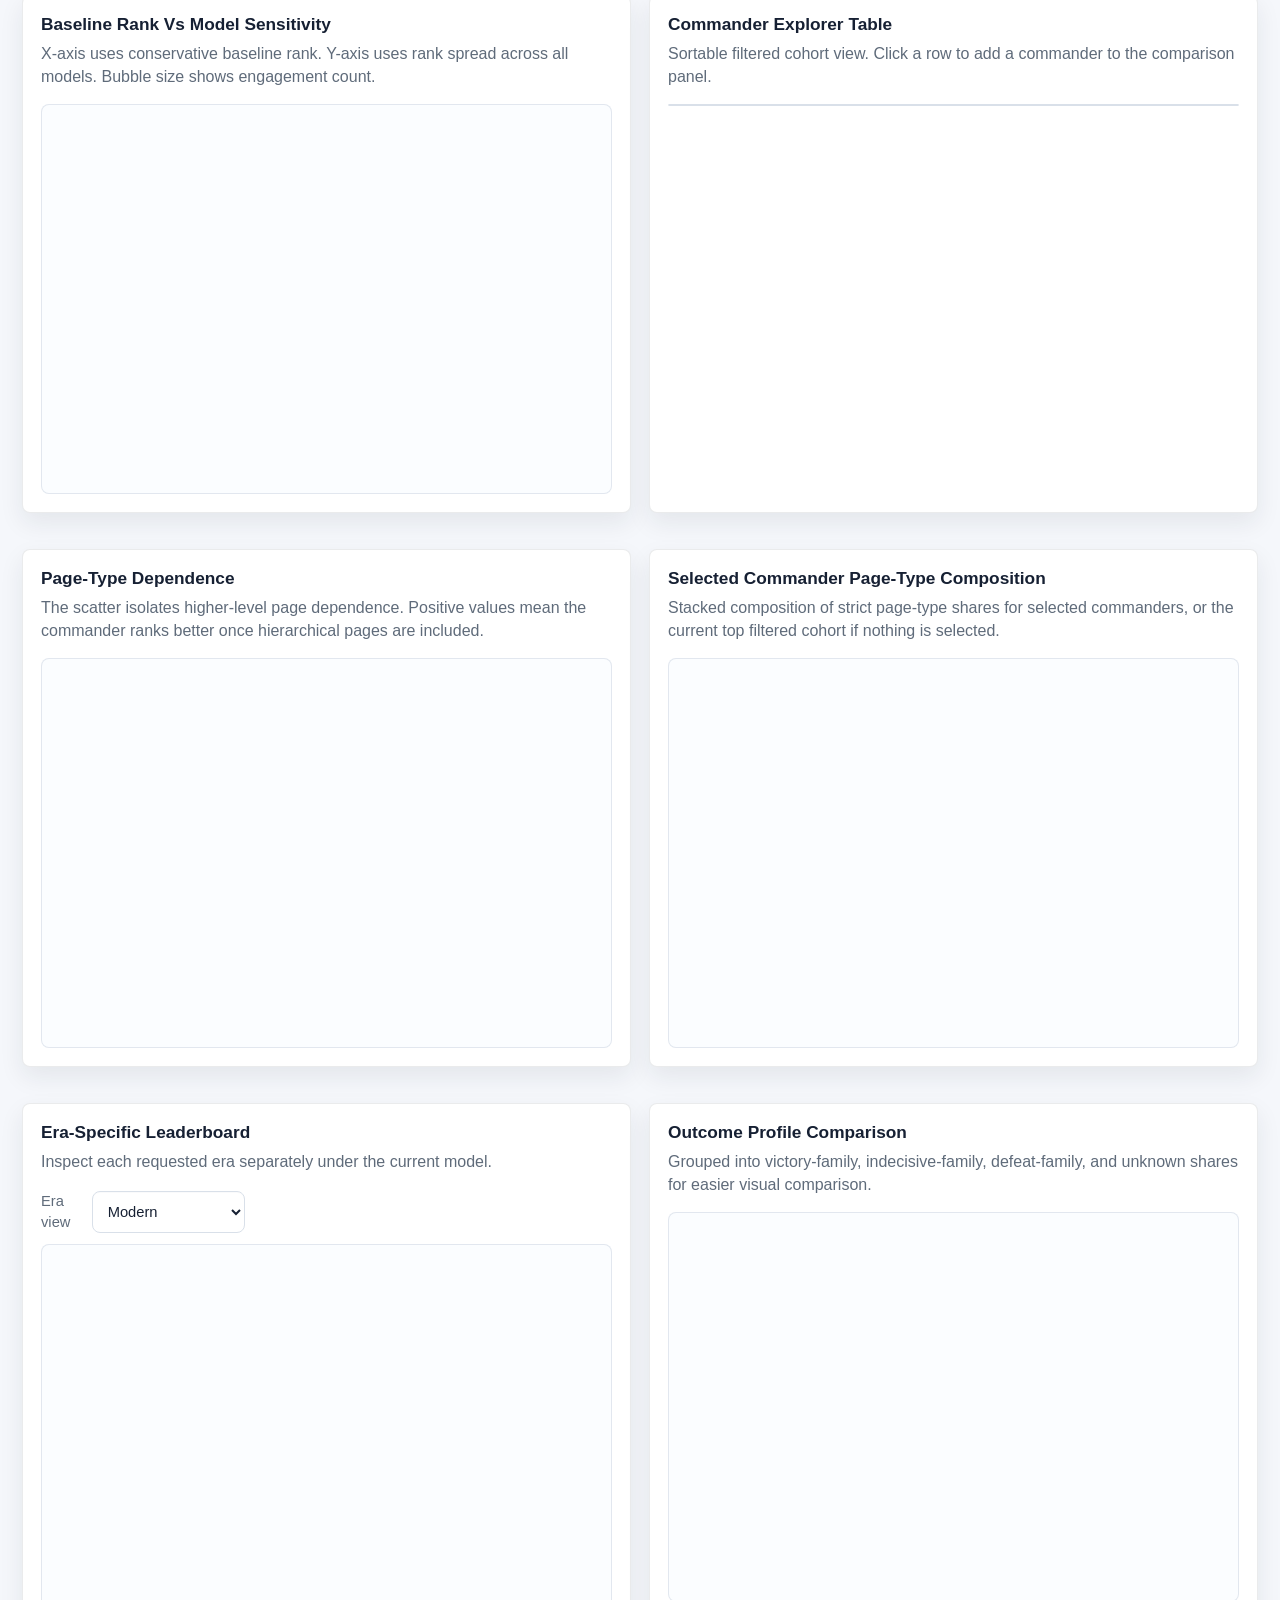
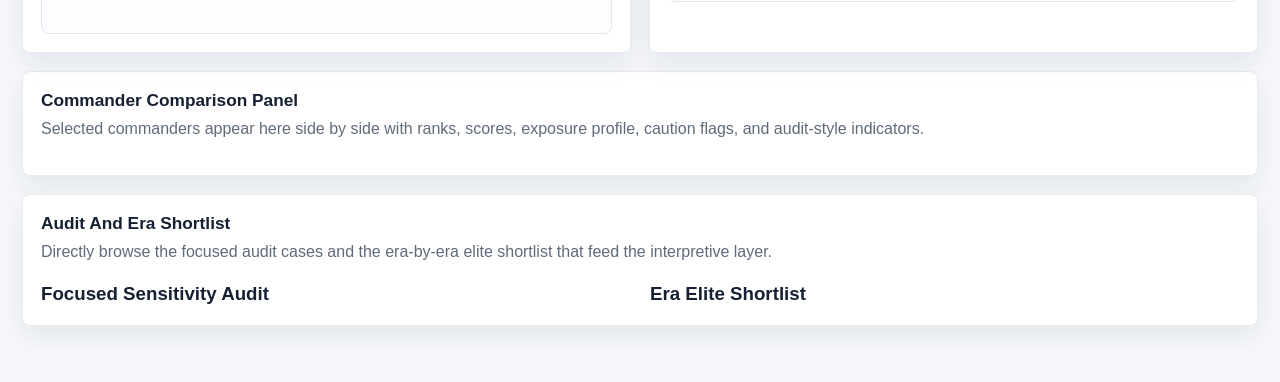
==== commit b3eed40b: "Preserve desktop ranking work before cleanup" ====
--- a/docs/index.html
+++ b/docs/index.html
@@ -3,6 +3,7 @@
 <head>
   <meta charset="UTF-8">
   <meta name="viewport" content="width=device-width, initial-scale=1.0">
+  <meta http-equiv="Content-Security-Policy" content="default-src 'self'; script-src 'self'; style-src 'self' 'unsafe-inline'; img-src 'self' data:; object-src 'none'; base-uri 'self'">
   <title>Commander Ranking Analysis Dashboard</title>
   <link rel="stylesheet" href="./styles.css">
 </head>
--- a/docs/styles.css
+++ b/docs/styles.css
@@ -1,26 +1,30 @@
 :root {
-  --bg: #f3f0e8;
-  --panel: #fffdfa;
-  --panel-strong: #f7f4eb;
-  --text: #1e2a22;
-  --muted: #5d695f;
-  --line: #d6d0c4;
-  --accent: #204d43;
-  --accent-soft: #d8ece5;
-  --robust: #227c5d;
-  --strong: #c77d22;
-  --caution: #b74a4a;
-  --other: #6f7a72;
-  --battle: #2f6db3;
-  --operation: #5b8c5a;
-  --campaign: #b27c2f;
-  --war: #894d9c;
-  --victory: #2e8f63;
-  --indecisive: #b88b2b;
-  --defeat: #b74646;
-  --unknown: #7b8480;
-  --shadow: 0 10px 28px rgba(26, 32, 28, 0.08);
-  --radius: 18px;
+  --bg: #f5f7fb;
+  --panel: #ffffff;
+  --panel-strong: #f8fafc;
+  --text: #162033;
+  --ink: #162033;
+  --muted: #5f6b7a;
+  --line: #d9e0e9;
+  --line-strong: #b8c4d3;
+  --accent: #165d6b;
+  --accent-strong: #0d3f4a;
+  --accent-soft: #e5f3f5;
+  --robust: #1f7a5f;
+  --strong: #b66a22;
+  --caution: #b64a55;
+  --other: #667085;
+  --battle: #2568b8;
+  --operation: #4c8a64;
+  --campaign: #b7792d;
+  --war: #7b4fad;
+  --victory: #25845a;
+  --indecisive: #a97822;
+  --defeat: #b8464f;
+  --unknown: #667085;
+  --shadow: 0 10px 24px rgba(22, 32, 51, 0.08);
+  --shadow-soft: 0 1px 2px rgba(22, 32, 51, 0.06);
+  --radius: 8px;
   --mono: "IBM Plex Mono", "SFMono-Regular", Consolas, monospace;
   --sans: "Segoe UI", "Aptos", "Helvetica Neue", Arial, sans-serif;
 }
@@ -31,34 +35,38 @@
 
 body {
   margin: 0;
-  background:
-    radial-gradient(circle at top left, rgba(32, 77, 67, 0.14), transparent 28%),
-    radial-gradient(circle at bottom right, rgba(183, 74, 74, 0.12), transparent 24%),
-    var(--bg);
+  background: linear-gradient(180deg, #eef4f8 0, var(--bg) 360px);
   color: var(--text);
   font-family: var(--sans);
+  line-height: 1.45;
 }
 
 .app-shell {
   max-width: 1640px;
   margin: 0 auto;
-  padding: 28px 22px 56px;
+  padding: 24px 22px 56px;
 }
 
 .hero {
   display: grid;
-  grid-template-columns: 2.4fr 1fr;
+  grid-template-columns: minmax(0, 2.1fr) minmax(340px, 0.9fr);
   gap: 22px;
   align-items: stretch;
-  margin-bottom: 22px;
+  margin-bottom: 18px;
+  padding: 24px;
+  color: white;
+  background: linear-gradient(135deg, #12324a 0%, #155d6b 58%, #477151 100%);
+  border: 1px solid rgba(255, 255, 255, 0.22);
+  border-radius: var(--radius);
+  box-shadow: var(--shadow);
 }
 
 .eyebrow {
   margin: 0 0 10px;
   text-transform: uppercase;
-  letter-spacing: 0.12em;
+  letter-spacing: 0.08em;
   font-size: 0.78rem;
-  color: var(--accent);
+  color: #bce7ef;
   font-weight: 700;
 }
 
@@ -67,15 +75,15 @@
 }
 
 h1 {
-  font-size: 2.2rem;
-  line-height: 1.05;
+  font-size: clamp(2rem, 3vw, 3.15rem);
+  line-height: 1.04;
   margin-bottom: 12px;
 }
 
 .hero-copy {
   margin: 0;
   max-width: 78ch;
-  color: var(--muted);
+  color: rgba(255, 255, 255, 0.84);
   line-height: 1.55;
 }
 
@@ -88,13 +96,16 @@
 .hero-meta-card,
 .panel {
   background: var(--panel);
-  border: 1px solid rgba(31, 43, 35, 0.08);
+  border: 1px solid rgba(22, 32, 51, 0.09);
   box-shadow: var(--shadow);
   border-radius: var(--radius);
 }
 
 .hero-meta-card {
   padding: 16px 18px;
+  color: var(--text);
+  background: rgba(255, 255, 255, 0.93);
+  box-shadow: var(--shadow-soft);
 }
 
 .meta-label {
@@ -107,17 +118,33 @@
 }
 
 .panel {
-  padding: 18px 18px 16px;
+  padding: 18px;
+  margin-top: 18px;
 }
 
 .panel-header {
-  margin-bottom: 14px;
+  display: flex;
+  flex-direction: column;
+  gap: 7px;
+  margin-bottom: 16px;
+  max-width: 980px;
+}
+
+.panel-header h2 {
+  font-size: 1.08rem;
+  line-height: 1.2;
 }
 
 .panel-header p {
-  margin: 8px 0 0;
+  margin: 0;
   color: var(--muted);
   line-height: 1.45;
+}
+
+.controls-panel {
+  position: sticky;
+  top: 0;
+  z-index: 10;
 }
 
 .controls-grid {
@@ -139,7 +166,7 @@
 .control span {
   font-size: 0.85rem;
   color: var(--muted);
-  font-weight: 600;
+  font-weight: 700;
 }
 
 input,
@@ -152,29 +179,50 @@
 select {
   width: 100%;
   border: 1px solid var(--line);
-  border-radius: 12px;
+  border-radius: var(--radius);
   background: #fff;
-  padding: 10px 12px;
+  min-height: 42px;
+  padding: 9px 11px;
   color: var(--text);
+  box-shadow: inset 0 1px 0 rgba(22, 32, 51, 0.02);
+  transition: border-color 140ms ease, box-shadow 140ms ease;
 }
 
 button {
   border: none;
-  border-radius: 12px;
+  border-radius: var(--radius);
   background: var(--accent);
   color: white;
-  padding: 10px 14px;
+  min-height: 42px;
+  padding: 9px 14px;
   cursor: pointer;
   font-weight: 700;
+  box-shadow: var(--shadow-soft);
+  transition: background 140ms ease, box-shadow 140ms ease, transform 140ms ease;
 }
 
 button.secondary-button {
-  background: #d9ded9;
+  background: #e8edf3;
   color: var(--text);
 }
 
-button:hover {
-  opacity: 0.92;
+button:hover,
+button:focus-visible {
+  background: var(--accent-strong);
+  box-shadow: 0 6px 16px rgba(22, 32, 51, 0.14);
+}
+
+button.secondary-button:hover,
+button.secondary-button:focus-visible {
+  background: #d9e1eb;
+}
+
+input:focus,
+select:focus,
+button:focus-visible {
+  outline: 3px solid rgba(22, 93, 107, 0.16);
+  outline-offset: 2px;
+  border-color: var(--accent);
 }
 
 .search-row {
@@ -194,11 +242,12 @@
   display: inline-flex;
   align-items: center;
   gap: 8px;
-  border-radius: 999px;
-  background: var(--panel-strong);
+  border-radius: var(--radius);
+  background: var(--accent-soft);
   border: 1px solid var(--line);
   padding: 7px 12px;
   font-size: 0.9rem;
+  font-weight: 650;
 }
 
 .chip button {
@@ -208,6 +257,24 @@
   font-size: 1rem;
 }
 
+.wiki-link {
+  color: var(--accent);
+  text-decoration: none;
+  text-decoration-thickness: 1px;
+  text-underline-offset: 3px;
+}
+
+.wiki-link:hover,
+.wiki-link:focus-visible {
+  color: var(--accent-strong);
+  text-decoration: underline;
+}
+
+.metric-card .wiki-link,
+.comparison-card h3 .wiki-link {
+  color: inherit;
+}
+
 .overview-cards {
   display: grid;
   grid-template-columns: repeat(4, minmax(0, 1fr));
@@ -218,14 +285,15 @@
 .metric-card {
   background: var(--panel-strong);
   border: 1px solid var(--line);
-  border-radius: 16px;
+  border-radius: var(--radius);
   padding: 14px 16px;
+  box-shadow: var(--shadow-soft);
 }
 
 .metric-card .metric-label {
   font-size: 0.78rem;
   text-transform: uppercase;
-  letter-spacing: 0.08em;
+  letter-spacing: 0.06em;
   color: var(--muted);
 }
 
@@ -251,8 +319,9 @@
 .tier-column {
   border: 1px solid var(--line);
   background: var(--panel-strong);
-  border-radius: 16px;
+  border-radius: var(--radius);
   padding: 14px 16px;
+  box-shadow: var(--shadow-soft);
 }
 
 .tier-column.robust {
@@ -286,12 +355,35 @@
 .tier-pill {
   display: inline-flex;
   align-items: center;
-  border-radius: 999px;
-  padding: 6px 10px;
+  gap: 7px;
+  border-radius: var(--radius);
+  padding: 5px 6px 5px 10px;
   font-size: 0.86rem;
   background: white;
-  border: 1px solid var(--line);
-  cursor: pointer;
+  color: var(--text);
+  border: 1px solid var(--line);
+  transition: border-color 140ms ease, box-shadow 140ms ease;
+}
+
+.tier-pill:hover,
+.tier-pill:focus-within {
+  background: var(--accent-soft);
+  color: var(--accent-strong);
+  border-color: var(--accent);
+  box-shadow: 0 0 0 3px rgba(22, 93, 107, 0.12);
+}
+
+.tier-select-button {
+  display: inline-grid;
+  place-items: center;
+  width: 22px;
+  min-width: 22px;
+  height: 22px;
+  min-height: 22px;
+  padding: 0;
+  border-radius: 50%;
+  font-size: 0.9rem;
+  line-height: 1;
 }
 
 .dashboard-grid {
@@ -301,8 +393,24 @@
   margin-top: 18px;
 }
 
+.dashboard-grid > .panel {
+  min-width: 0;
+}
+
 .chart {
+  width: 100%;
+  max-width: 100%;
   min-height: 360px;
+  overflow: hidden;
+  border: 1px solid rgba(217, 224, 233, 0.72);
+  border-radius: var(--radius);
+  background: #fbfdff;
+}
+
+.chart .plot-container,
+.chart .svg-container,
+.chart .main-svg {
+  max-width: 100%;
 }
 
 .large-chart {
@@ -333,9 +441,10 @@
 
 .comparison-card {
   border: 1px solid var(--line);
-  border-radius: 16px;
+  border-radius: var(--radius);
   background: var(--panel-strong);
   padding: 14px 16px;
+  box-shadow: var(--shadow-soft);
 }
 
 .comparison-card h3 {
@@ -353,7 +462,7 @@
   gap: 4px;
   border-left: 3px solid var(--ink);
   background: rgba(255, 255, 255, 0.72);
-  border-radius: 10px;
+  border-radius: var(--radius);
   padding: 8px 10px;
   margin-bottom: 12px;
 }
@@ -378,7 +487,7 @@
 .comparison-grid div {
   background: white;
   border: 1px solid var(--line);
-  border-radius: 12px;
+  border-radius: var(--radius);
   padding: 8px 10px;
 }
 
@@ -421,7 +530,7 @@
 }
 
 .flag {
-  border-radius: 999px;
+  border-radius: var(--radius);
   border: 1px solid var(--line);
   background: white;
   padding: 5px 8px;
@@ -432,7 +541,8 @@
   overflow: auto;
   max-height: 460px;
   border: 1px solid var(--line);
-  border-radius: 14px;
+  border-radius: var(--radius);
+  background: white;
 }
 
 table {
@@ -443,16 +553,25 @@
 thead {
   position: sticky;
   top: 0;
-  background: #f8f4ed;
+  background: #eef4f8;
   z-index: 1;
+  box-shadow: 0 1px 0 var(--line);
 }
 
 th,
 td {
-  padding: 10px 12px;
+  padding: 9px 12px;
   border-bottom: 1px solid rgba(0, 0, 0, 0.05);
   text-align: left;
   font-size: 0.92rem;
+  vertical-align: top;
+}
+
+th {
+  color: #334155;
+  font-size: 0.78rem;
+  text-transform: uppercase;
+  letter-spacing: 0.04em;
 }
 
 th[data-sort-key] {
@@ -462,7 +581,7 @@
 
 th[data-sort-key]:hover,
 th.sorted {
-  color: var(--ink);
+  color: var(--accent-strong);
   background: rgba(32, 77, 67, 0.07);
 }
 
@@ -471,11 +590,77 @@
 }
 
 tbody tr:hover {
-  background: rgba(32, 77, 67, 0.06);
+  background: rgba(22, 93, 107, 0.06);
 }
 
 tbody tr.selected-row {
-  background: rgba(32, 77, 67, 0.12);
+  background: rgba(22, 93, 107, 0.12);
+}
+
+.wiki-preview {
+  position: absolute;
+  z-index: 40;
+  display: grid;
+  grid-template-columns: 82px minmax(0, 1fr);
+  gap: 12px;
+  max-width: calc(100vw - 24px);
+  padding: 12px;
+  color: var(--text);
+  background: rgba(255, 255, 255, 0.98);
+  border: 1px solid var(--line-strong);
+  border-radius: var(--radius);
+  box-shadow: 0 18px 38px rgba(22, 32, 51, 0.18);
+  opacity: 0;
+  pointer-events: none;
+  transform: translateY(4px);
+  transition: opacity 120ms ease, transform 120ms ease;
+}
+
+.wiki-preview.visible {
+  opacity: 1;
+  pointer-events: auto;
+  transform: translateY(0);
+}
+
+.wiki-preview-media img,
+.wiki-preview-fallback {
+  width: 82px;
+  height: 82px;
+  border-radius: var(--radius);
+  object-fit: cover;
+  background: var(--accent-soft);
+}
+
+.wiki-preview-fallback {
+  display: grid;
+  place-items: center;
+  color: var(--accent);
+  font-size: 1.8rem;
+  font-weight: 800;
+}
+
+.wiki-preview-title {
+  font-weight: 800;
+  margin-bottom: 4px;
+}
+
+.wiki-preview p {
+  margin: 0 0 8px;
+  color: var(--muted);
+  font-size: 0.88rem;
+  line-height: 1.38;
+}
+
+.wiki-preview a {
+  color: var(--accent);
+  font-size: 0.86rem;
+  font-weight: 700;
+  text-decoration: none;
+}
+
+.wiki-preview a:hover,
+.wiki-preview a:focus-visible {
+  text-decoration: underline;
 }
 
 .footer-grid {
@@ -526,6 +711,31 @@
     padding: 18px 14px 40px;
   }
 
+  .controls-panel {
+    position: static;
+  }
+
+  .hero,
+  .panel {
+    padding: 16px;
+  }
+
+  .chart {
+    min-height: 320px;
+  }
+
+  .wiki-preview {
+    grid-template-columns: 58px minmax(0, 1fr);
+    gap: 10px;
+    padding: 10px;
+  }
+
+  .wiki-preview-media img,
+  .wiki-preview-fallback {
+    width: 58px;
+    height: 58px;
+  }
+
   .controls-grid,
   .search-row {
     grid-template-columns: 1fr;
